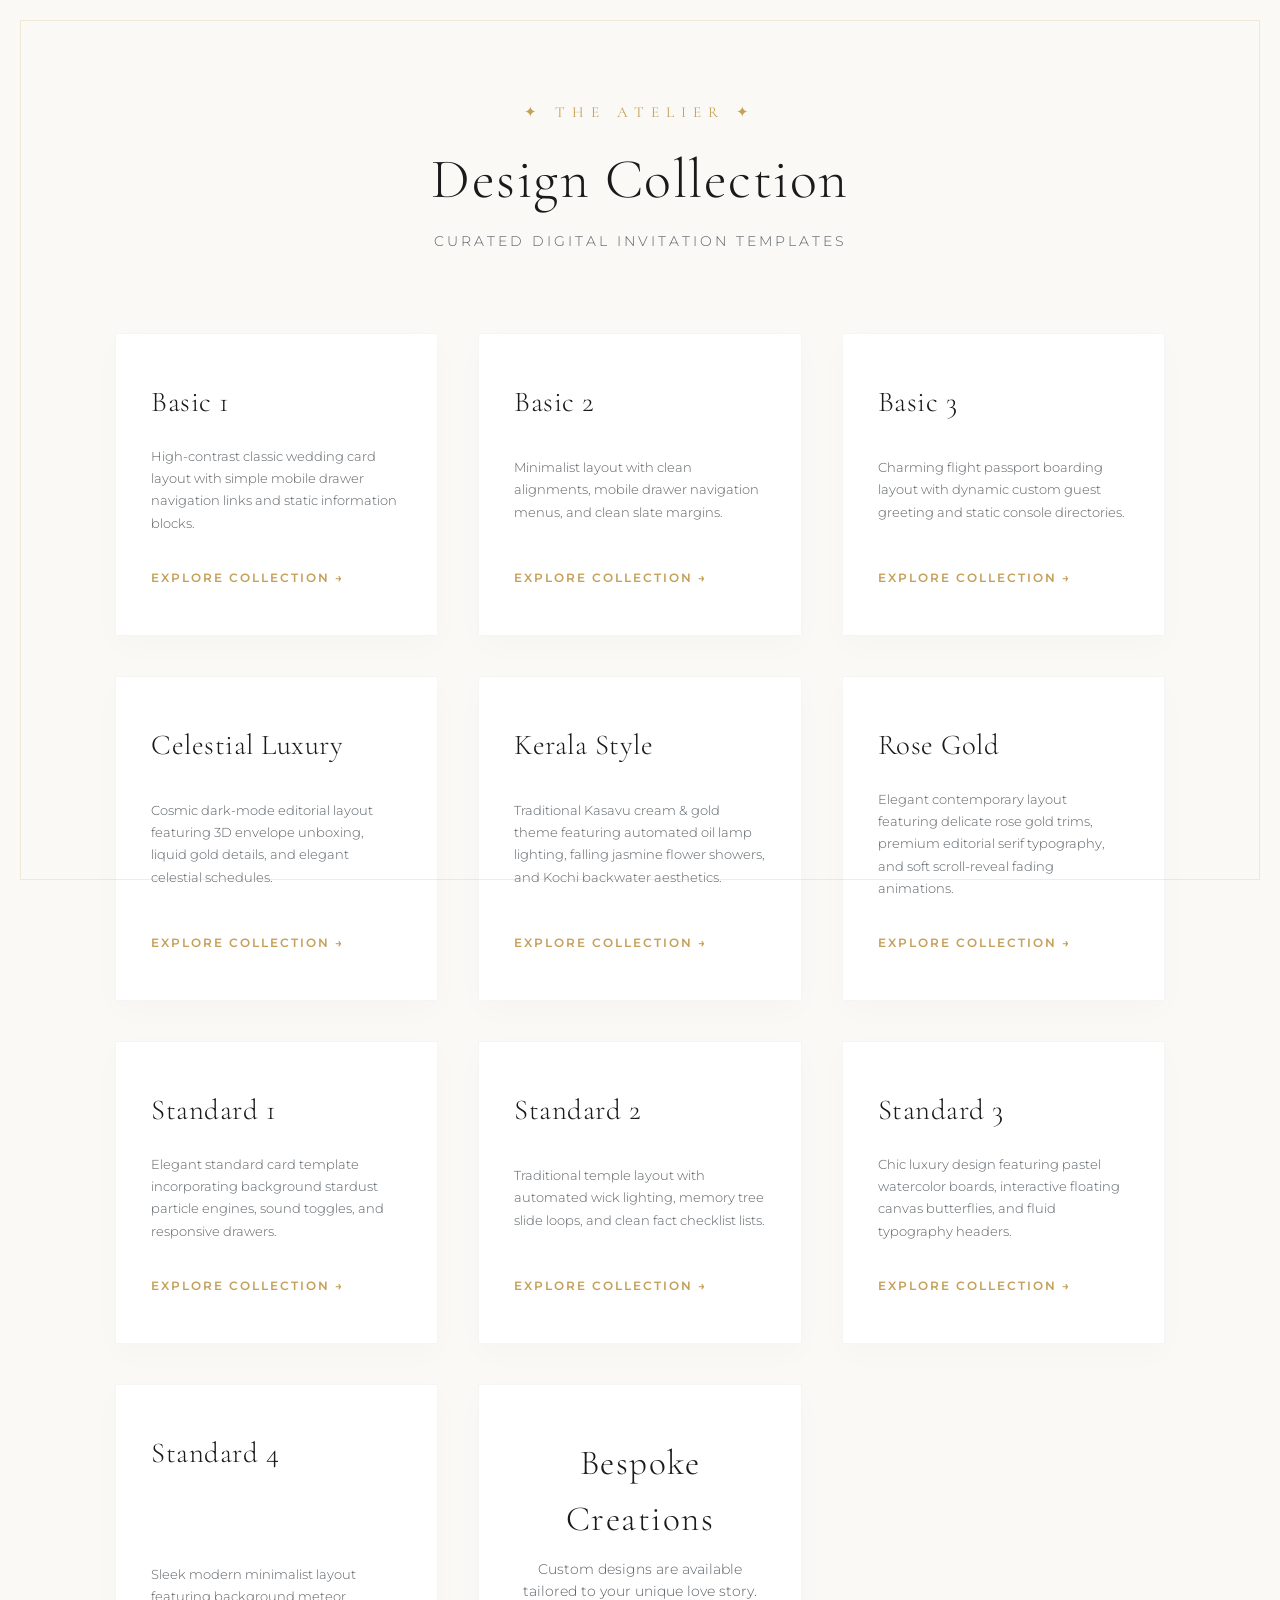
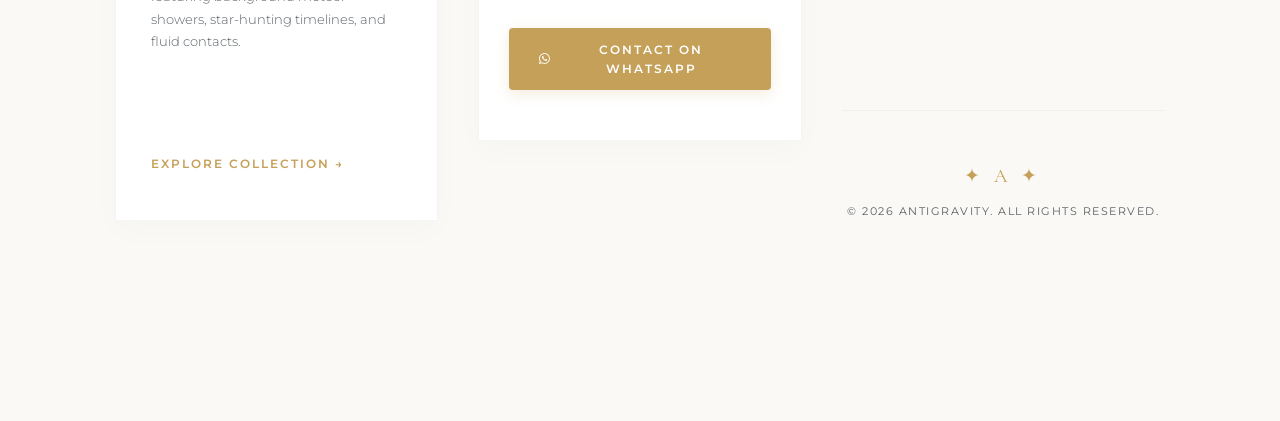
==== index.html @ d9289b97 "Update WhatsApp message to request custom design cost" ====
<!DOCTYPE html>
<html lang="en">
<head>
    <meta charset="UTF-8">
    <meta name="viewport" content="width=device-width, initial-scale=1.0">
    <title>Wedding Invitation Collection</title>
    <meta name="description" content="Browse our curated collection of luxury digital wedding invitation templates.">
    
    <!-- Google Fonts: Editorial Serif & Clean Sans -->
    <link rel="preconnect" href="https://fonts.googleapis.com">
    <link rel="preconnect" href="https://fonts.gstatic.com" crossorigin>
    <link href="https://fonts.googleapis.com/css2?family=Cormorant+Garamond:ital,wght@0,300;0,400;0,500;1,300&family=Montserrat:wght@200;300;400;500;600&display=swap" rel="stylesheet">
    
    <!-- Font Awesome Icons -->
    <link rel="stylesheet" href="https://cdnjs.cloudflare.com/ajax/libs/font-awesome/6.4.0/css/all.min.css">
    
    <style>
        :root {
            --bg-color: #faf9f6;          /* Elegant Warm Ivory/White */
            --card-bg: #ffffff;           /* Clean Paper White */
            --text-color: #1a1a1a;        /* Deep Obsidian Charcoal */
            --muted-color: #5a6065;       /* Modern Slate */
            --accent-gold: #c5a059;       /* Champagne Gold */
            --border-color: rgba(197, 160, 89, 0.2); /* Soft Gold Inset */
            --font-serif: 'Cormorant Garamond', Georgia, serif;
            --font-sans: 'Montserrat', sans-serif;
            --transition-smooth: all 0.5s cubic-bezier(0.165, 0.84, 0.44, 1);
        }

        * {
            box-sizing: border-box;
            margin: 0;
            padding: 0;
        }

        body {
            background-color: var(--bg-color);
            color: var(--text-color);
            font-family: var(--font-sans);
            line-height: 1.6;
            padding: 100px 24px;
            display: flex;
            flex-direction: column;
            align-items: center;
            min-height: 100vh;
            position: relative;
        }

        /* Gold Framed Inset Border */
        body::after {
            content: '';
            position: fixed;
            top: 20px;
            left: 20px;
            right: 20px;
            bottom: 20px;
            border: 1px solid var(--border-color);
            pointer-events: none;
            z-index: 100;
        }

        header {
            text-align: center;
            max-width: 600px;
            margin-bottom: 80px;
            position: relative;
            z-index: 10;
        }

        .logo {
            font-family: var(--font-serif);
            font-size: 0.95rem;
            text-transform: uppercase;
            letter-spacing: 7px;
            color: var(--accent-gold);
            margin-bottom: 25px;
            font-weight: 400;
        }

        .title {
            font-family: var(--font-serif);
            font-size: 3.5rem;
            font-weight: 300;
            line-height: 1.1;
            margin-bottom: 20px;
            letter-spacing: 1.5px;
        }

        .subtitle {
            font-size: 0.85rem;
            color: var(--muted-color);
            letter-spacing: 3px;
            font-weight: 300;
            text-transform: uppercase;
        }

        .grid {
            display: grid;
            grid-template-columns: repeat(auto-fill, minmax(290px, 1fr));
            gap: 40px;
            max-width: 1050px;
            width: 100%;
            margin-bottom: 100px;
            position: relative;
            z-index: 10;
        }

        .card {
            background-color: var(--card-bg);
            border: 1px solid rgba(0, 0, 0, 0.04);
            padding: 45px 35px;
            display: flex;
            flex-direction: column;
            justify-content: space-between;
            transition: var(--transition-smooth);
            box-shadow: 0 10px 30px rgba(0, 0, 0, 0.02);
            position: relative;
        }

        .card:hover {
            border-color: var(--accent-gold);
            box-shadow: 0 20px 50px rgba(197, 160, 89, 0.1);
            transform: translateY(-5px);
        }

        /* Top Accent Line on Hover */
        .card::before {
            content: '';
            position: absolute;
            top: 0;
            left: 0;
            width: 100%;
            height: 2px;
            background-color: var(--accent-gold);
            transform: scaleX(0);
            transition: var(--transition-smooth);
        }

        .card:hover::before {
            transform: scaleX(1);
        }

        .card-header {
            margin-bottom: 20px;
        }

        .card-title {
            font-family: var(--font-serif);
            font-size: 1.8rem;
            font-weight: 300;
            color: var(--text-color);
            letter-spacing: 0.5px;
        }

        .card-desc {
            font-size: 0.82rem;
            color: var(--muted-color);
            margin-bottom: 30px;
            line-height: 1.7;
            font-weight: 300;
        }

        .card-link {
            font-size: 0.75rem;
            text-transform: uppercase;
            letter-spacing: 2px;
            color: var(--accent-gold);
            text-decoration: none;
            font-weight: 600;
            display: inline-flex;
            align-items: center;
            gap: 6px;
            transition: var(--transition-smooth);
        }

        .card-link:hover {
            gap: 12px;
            color: var(--text-color);
        }

        footer {
            margin-top: auto;
            text-align: center;
            padding-top: 50px;
            border-top: 1px solid rgba(0, 0, 0, 0.04);
            width: 100%;
            max-width: 1050px;
            position: relative;
            z-index: 10;
        }

        .footer-logo {
            font-family: var(--font-serif);
            font-size: 1.2rem;
            letter-spacing: 5px;
            color: var(--accent-gold);
            margin-bottom: 12px;
            font-weight: 400;
        }

        .footer-copy {
            font-size: 0.7rem;
            color: var(--muted-color);
            letter-spacing: 1.5px;
            text-transform: uppercase;
        }

        /* Custom Designs Call to Action */
        .cta-section {
            background-color: var(--card-bg);
            border: 1px solid rgba(0, 0, 0, 0.04);
            padding: 50px 30px;
            max-width: 1050px;
            width: 100%;
            margin-bottom: 80px;
            text-align: center;
            position: relative;
            z-index: 10;
            box-shadow: 0 10px 30px rgba(0, 0, 0, 0.02);
            transition: var(--transition-smooth);
        }

        .cta-section:hover {
            border-color: var(--accent-gold);
            box-shadow: 0 20px 50px rgba(197, 160, 89, 0.1);
        }

        .cta-title {
            font-family: var(--font-serif);
            font-size: 2.2rem;
            font-weight: 300;
            margin-bottom: 12px;
            letter-spacing: 1.5px;
        }

        .cta-desc {
            font-size: 0.85rem;
            color: var(--muted-color);
            margin-bottom: 25px;
            font-weight: 300;
        }

        .cta-btn {
            display: inline-flex;
            align-items: center;
            gap: 10px;
            background-color: var(--accent-gold);
            color: #ffffff;
            border: none;
            padding: 12px 30px;
            border-radius: 4px;
            font-size: 0.75rem;
            text-transform: uppercase;
            letter-spacing: 2px;
            text-decoration: none;
            font-weight: 600;
            transition: var(--transition-smooth);
            box-shadow: 0 4px 15px rgba(197, 160, 89, 0.2);
            cursor: pointer;
        }

        .cta-btn:hover {
            background-color: #b38e4b;
            box-shadow: 0 6px 20px rgba(197, 160, 89, 0.35);
            transform: translateY(-2px);
        }

        @media (max-width: 768px) {
            body {
                padding: 60px 24px;
            }
            body::after {
                top: 12px;
                left: 12px;
                right: 12px;
                bottom: 12px;
            }
            .title {
                font-size: 2.6rem;
            }
            .grid {
                grid-template-columns: 1fr;
                gap: 30px;
            }
        }
    </style>
</head>
<body>

    <header>
        <div class="logo">✦ The Atelier ✦</div>
        <h1 class="title">Design Collection</h1>
        <p class="subtitle">Curated digital invitation templates</p>
    </header>

    <div class="grid">
        <!-- Basic 1 -->
        <div class="card">
            <div class="card-header">
                <h2 class="card-title">Basic 1</h2>
            </div>
            <p class="card-desc">High-contrast classic wedding card layout with simple mobile drawer navigation links and static information blocks.</p>
            <div>
                <a href="basic1/index.html" class="card-link">Explore Collection &rarr;</a>
            </div>
        </div>

        <!-- Basic 2 -->
        <div class="card">
            <div class="card-header">
                <h2 class="card-title">Basic 2</h2>
            </div>
            <p class="card-desc">Minimalist layout with clean alignments, mobile drawer navigation menus, and clean slate margins.</p>
            <div>
                <a href="basic2/index.html" class="card-link">Explore Collection &rarr;</a>
            </div>
        </div>

        <!-- Basic 3 -->
        <div class="card">
            <div class="card-header">
                <h2 class="card-title">Basic 3</h2>
            </div>
            <p class="card-desc">Charming flight passport boarding layout with dynamic custom guest greeting and static console directories.</p>
            <div>
                <a href="basic3/index.html" class="card-link">Explore Collection &rarr;</a>
            </div>
        </div>

        <!-- Celestial Luxury -->
        <div class="card">
            <div class="card-header">
                <h2 class="card-title">Celestial Luxury</h2>
            </div>
            <p class="card-desc">Cosmic dark-mode editorial layout featuring 3D envelope unboxing, liquid gold details, and elegant celestial schedules.</p>
            <div>
                <a href="celestial/index.html" class="card-link">Explore Collection &rarr;</a>
            </div>
        </div>

        <!-- Kerala Style -->
        <div class="card">
            <div class="card-header">
                <h2 class="card-title">Kerala Style</h2>
            </div>
            <p class="card-desc">Traditional Kasavu cream & gold theme featuring automated oil lamp lighting, falling jasmine flower showers, and Kochi backwater aesthetics.</p>
            <div>
                <a href="kerala/index.html" class="card-link">Explore Collection &rarr;</a>
            </div>
        </div>

        <!-- Rose Gold -->
        <div class="card">
            <div class="card-header">
                <h2 class="card-title">Rose Gold</h2>
            </div>
            <p class="card-desc">Elegant contemporary layout featuring delicate rose gold trims, premium editorial serif typography, and soft scroll-reveal fading animations.</p>
            <div>
                <a href="rose-gold/index.html" class="card-link">Explore Collection &rarr;</a>
            </div>
        </div>

        <!-- Standard 1 -->
        <div class="card">
            <div class="card-header">
                <h2 class="card-title">Standard 1</h2>
            </div>
            <p class="card-desc">Elegant standard card template incorporating background stardust particle engines, sound toggles, and responsive drawers.</p>
            <div>
                <a href="standard1/index.html" class="card-link">Explore Collection &rarr;</a>
            </div>
        </div>

        <!-- Standard 2 -->
        <div class="card">
            <div class="card-header">
                <h2 class="card-title">Standard 2</h2>
            </div>
            <p class="card-desc">Traditional temple layout with automated wick lighting, memory tree slide loops, and clean fact checklist lists.</p>
            <div>
                <a href="standard2/index.html" class="card-link">Explore Collection &rarr;</a>
            </div>
        </div>

        <!-- Standard 3 -->
        <div class="card">
            <div class="card-header">
                <h2 class="card-title">Standard 3</h2>
            </div>
            <p class="card-desc">Chic luxury design featuring pastel watercolor boards, interactive floating canvas butterflies, and fluid typography headers.</p>
            <div>
                <a href="standard3/index.html" class="card-link">Explore Collection &rarr;</a>
            </div>
        </div>

        <!-- Standard 4 -->
        <div class="card">
            <div class="card-header">
                <h2 class="card-title">Standard 4</h2>
            </div>
            <p class="card-desc">Sleek modern minimalist layout featuring background meteor showers, star-hunting timelines, and fluid contacts.</p>
            <div>
                <a href="standard4/index.html" class="card-link">Explore Collection &rarr;</a>
        </div>
    </div>

    <!-- Custom Designs CTA -->
    <div class="cta-section">
        <h2 class="cta-title">Bespoke Creations</h2>
        <p class="cta-desc">Custom designs are available tailored to your unique love story.</p>
        <a href="https://wa.me/918078759252?text=i%20need%20custome%20design%20how%20much%20it%20cost" class="cta-btn" target="_blank" rel="noopener noreferrer">
            <i class="fa-brands fa-whatsapp"></i> Contact on WhatsApp
        </a>
    </div>

    <footer>
        <div class="footer-logo">✦ A ✦</div>
        <div class="footer-copy">&copy; 2026 Antigravity. All Rights Reserved.</div>
    </footer>

</body>
</html>
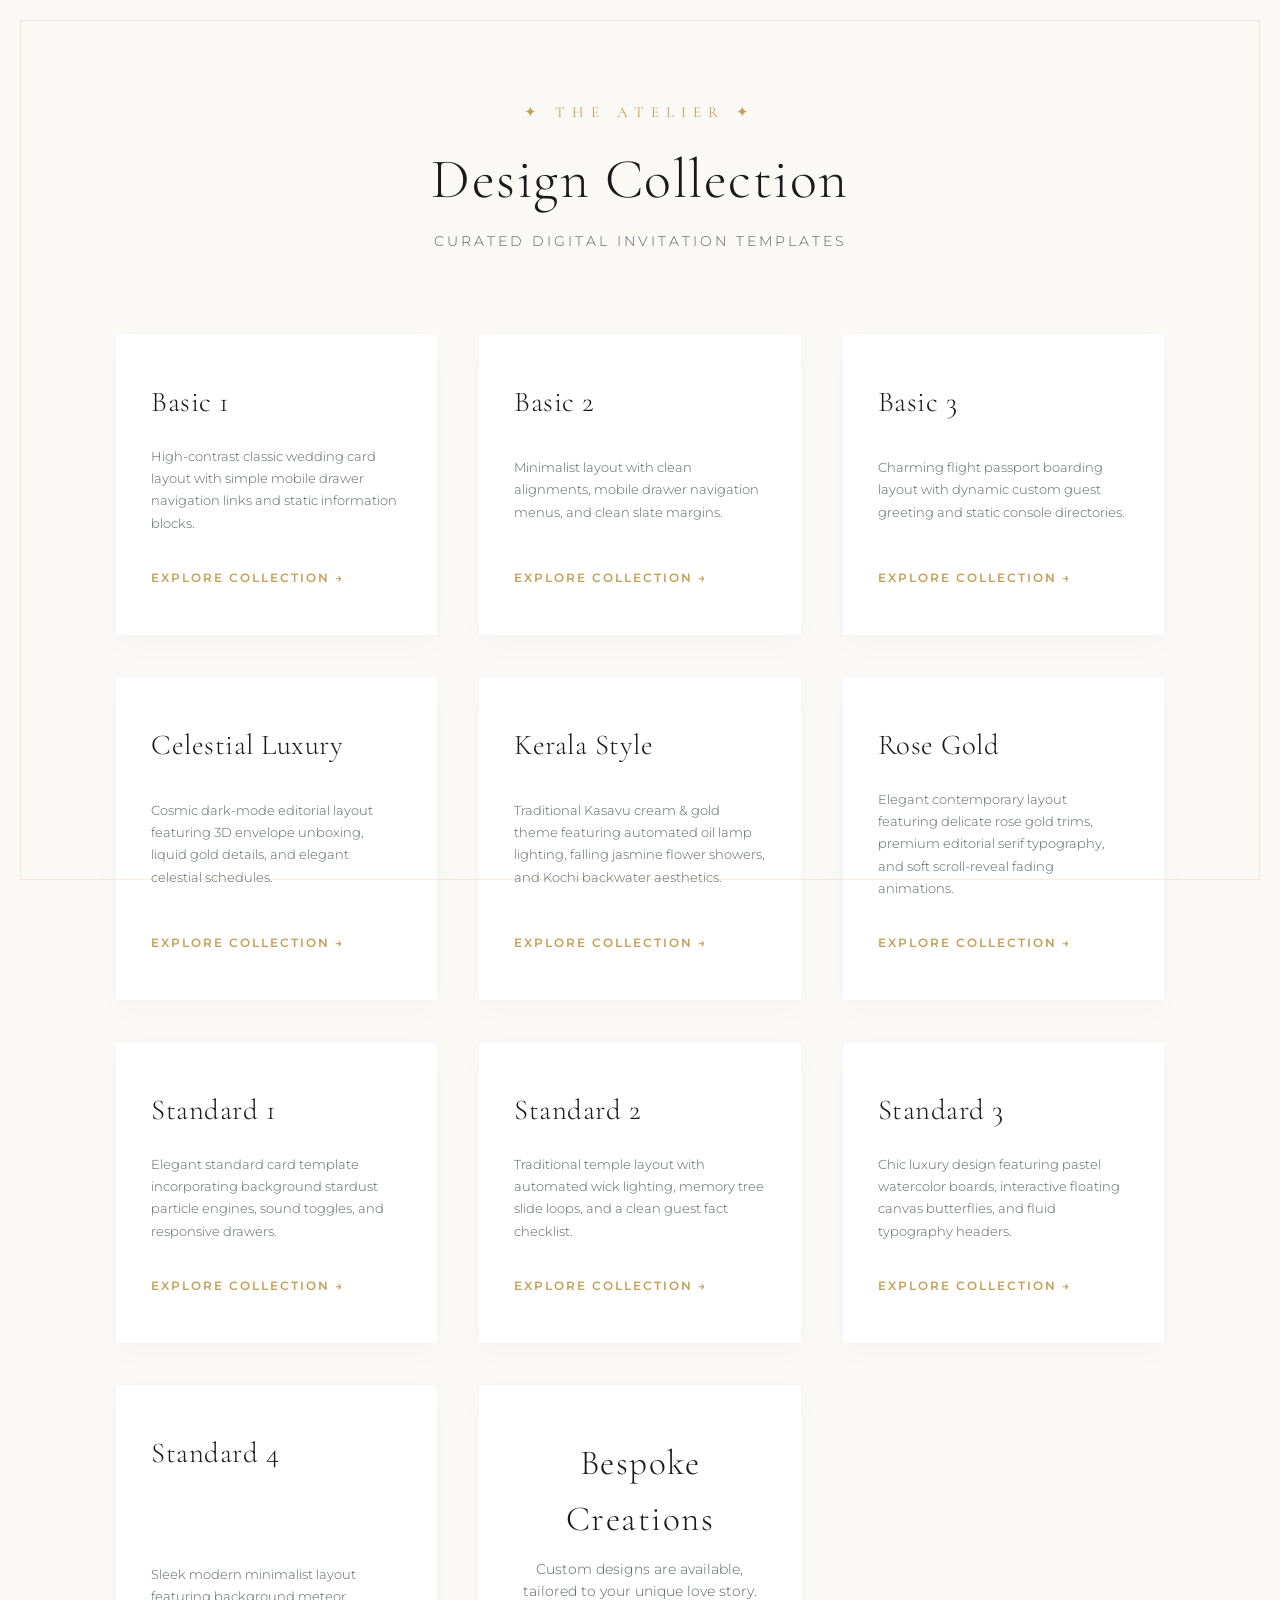
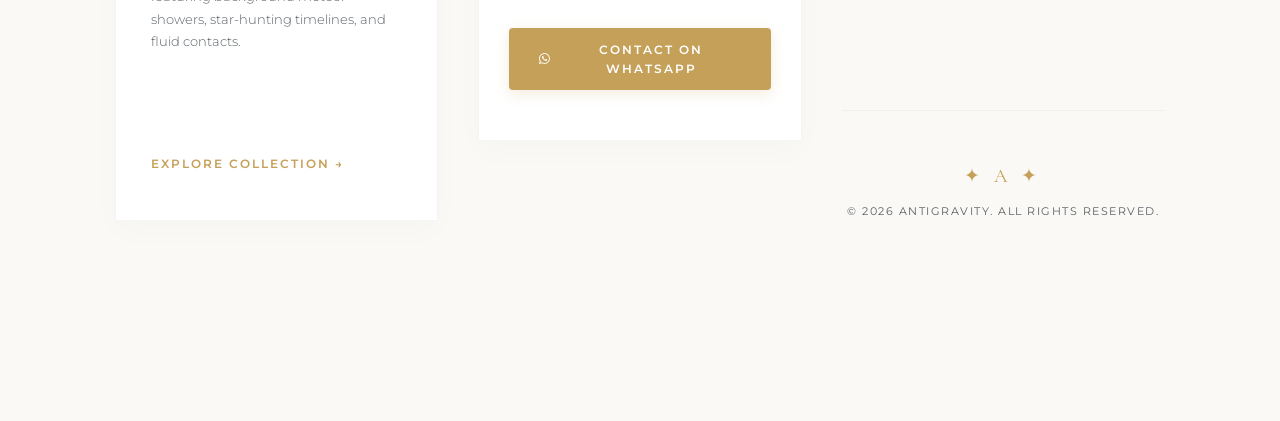
==== commit 32a4acf6: "Fix spelling and grammar in index.html card descriptions and WhatsApp link" ====
--- a/index.html
+++ b/index.html
@@ -376,7 +376,7 @@
             <div class="card-header">
                 <h2 class="card-title">Standard 2</h2>
             </div>
-            <p class="card-desc">Traditional temple layout with automated wick lighting, memory tree slide loops, and clean fact checklist lists.</p>
+            <p class="card-desc">Traditional temple layout with automated wick lighting, memory tree slide loops, and a clean guest fact checklist.</p>
             <div>
                 <a href="standard2/index.html" class="card-link">Explore Collection &rarr;</a>
             </div>
@@ -407,8 +407,8 @@
     <!-- Custom Designs CTA -->
     <div class="cta-section">
         <h2 class="cta-title">Bespoke Creations</h2>
-        <p class="cta-desc">Custom designs are available tailored to your unique love story.</p>
-        <a href="https://wa.me/918078759252?text=i%20need%20custome%20design%20how%20much%20it%20cost" class="cta-btn" target="_blank" rel="noopener noreferrer">
+        <p class="cta-desc">Custom designs are available, tailored to your unique love story.</p>
+        <a href="https://wa.me/918078759252?text=I%20need%20a%20custom%20design.%20How%20much%20does%20it%20cost%3F" class="cta-btn" target="_blank" rel="noopener noreferrer">
             <i class="fa-brands fa-whatsapp"></i> Contact on WhatsApp
         </a>
     </div>
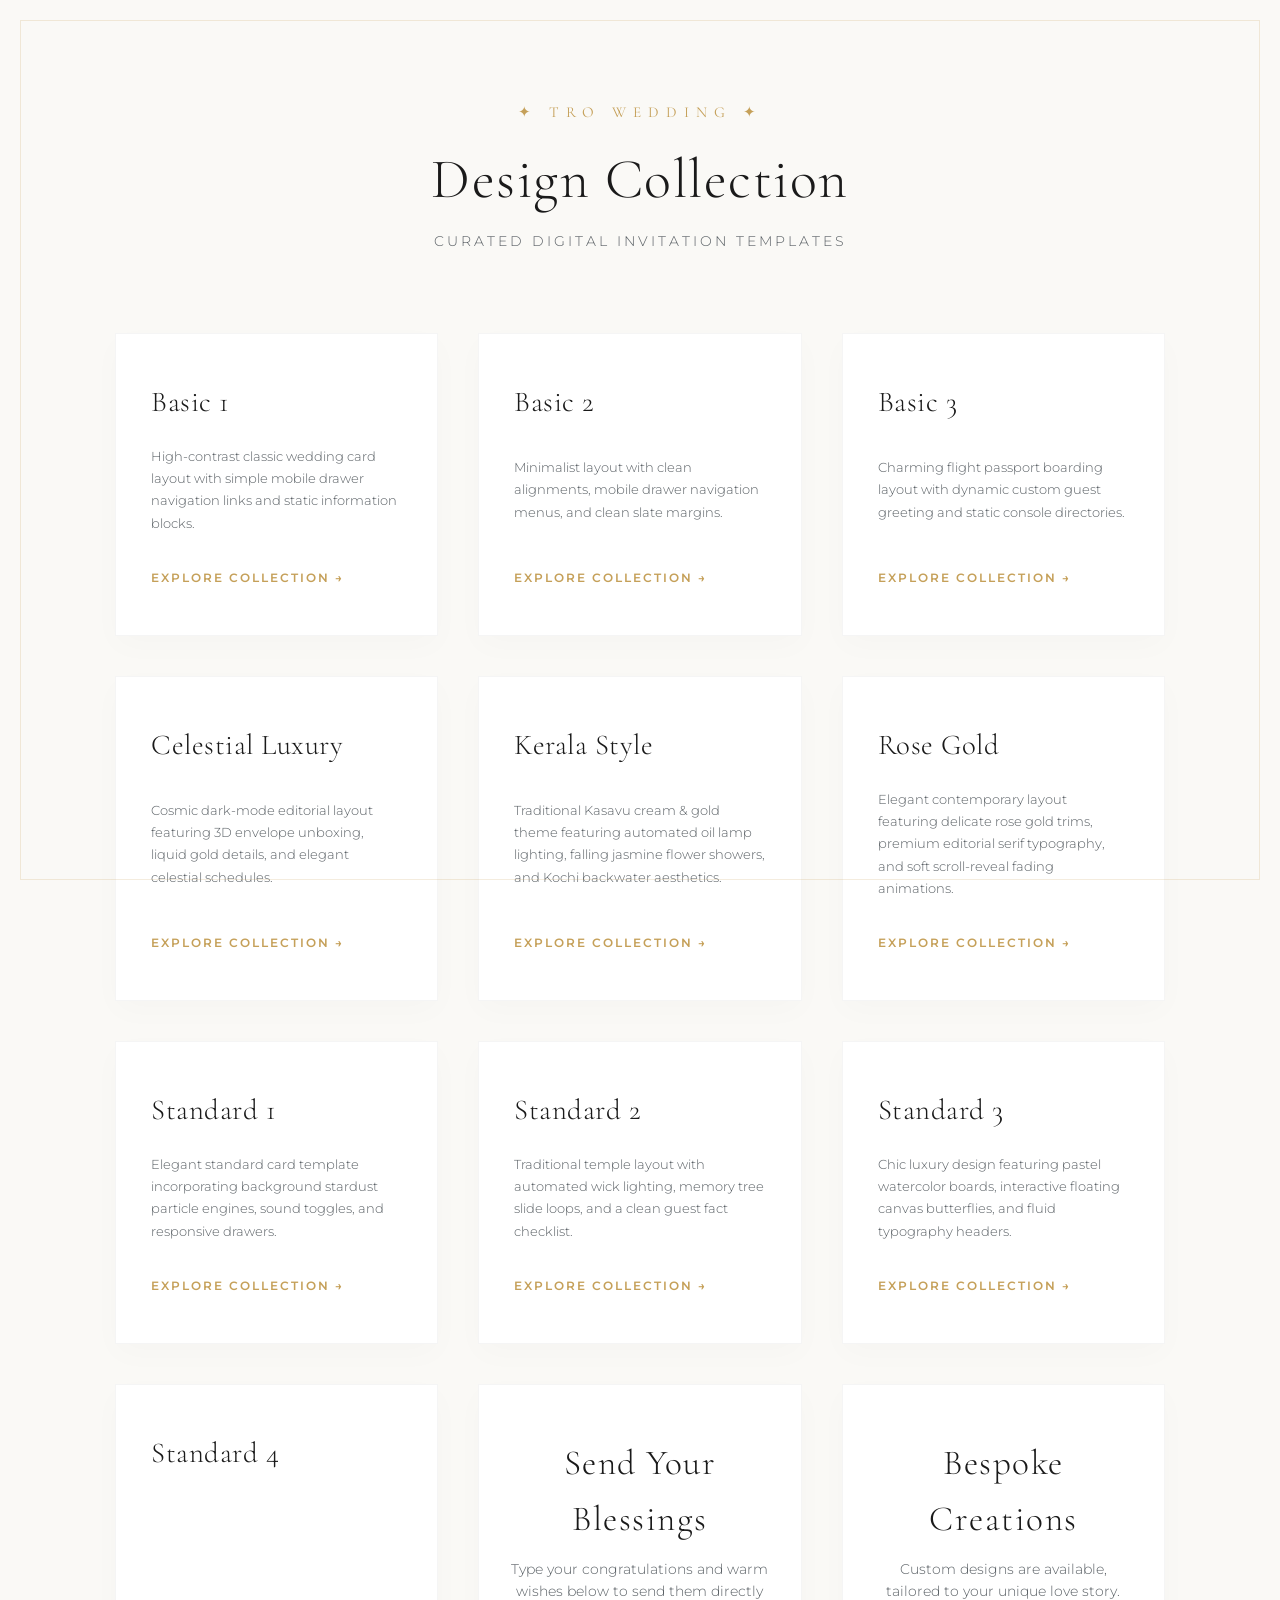
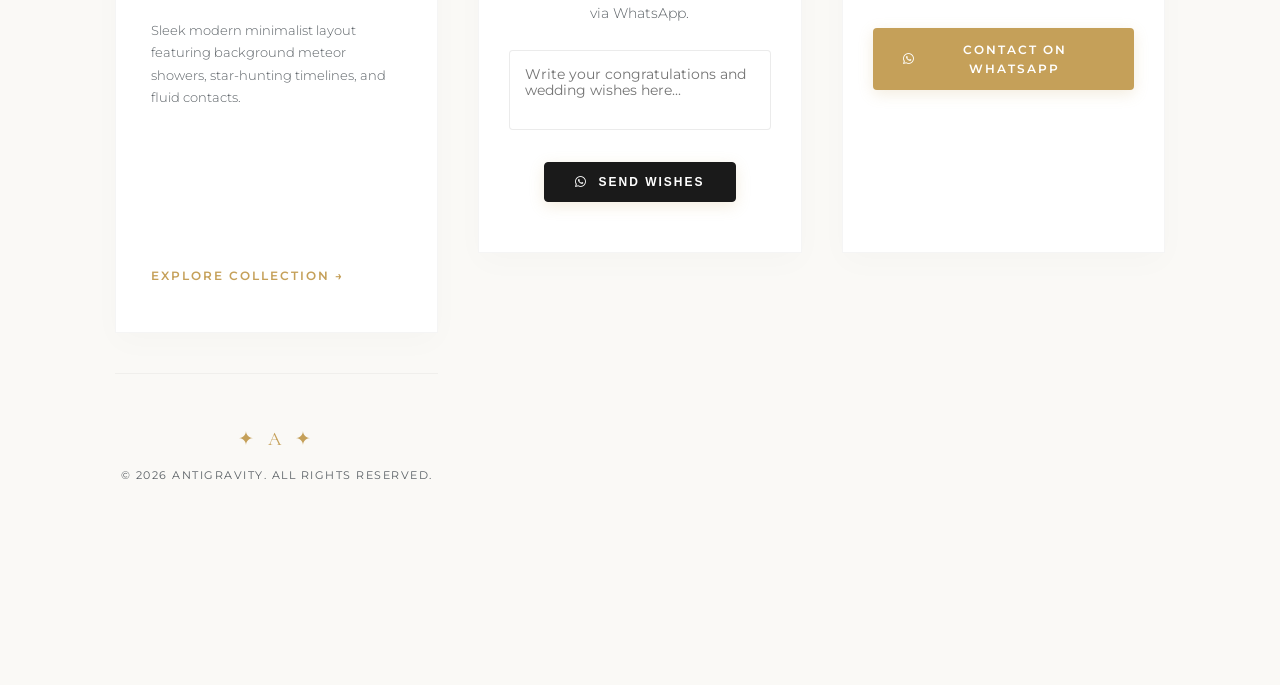
==== commit 0bb43ecc: "Set page name to TRO Wedding and add WhatsApp wishes form" ====
--- a/index.html
+++ b/index.html
@@ -3,7 +3,7 @@
 <head>
     <meta charset="UTF-8">
     <meta name="viewport" content="width=device-width, initial-scale=1.0">
-    <title>Wedding Invitation Collection</title>
+    <title>TRO Wedding</title>
     <meta name="description" content="Browse our curated collection of luxury digital wedding invitation templates.">
     
     <!-- Google Fonts: Editorial Serif & Clean Sans -->
@@ -259,10 +259,42 @@
             cursor: pointer;
         }
 
-        .cta-btn:hover {
-            background-color: #b38e4b;
-            box-shadow: 0 6px 20px rgba(197, 160, 89, 0.35);
-            transform: translateY(-2px);
+        .wishes-section {
+            margin-bottom: 80px;
+        }
+
+        .wishes-input {
+            width: 100%;
+            max-width: 600px;
+            padding: 15px;
+            border: 1px solid rgba(0, 0, 0, 0.08);
+            border-radius: 4px;
+            font-family: var(--font-sans);
+            font-size: 0.85rem;
+            margin-bottom: 25px;
+            resize: none;
+            background-color: var(--card-bg);
+            color: var(--text-color);
+            transition: var(--transition-smooth);
+        }
+
+        .wishes-input:focus {
+            outline: none;
+            border-color: var(--accent-gold);
+            box-shadow: 0 0 10px rgba(197, 160, 89, 0.1);
+        }
+
+        .wishes-btn {
+            background-color: var(--text-color);
+            color: var(--card-bg);
+            border: 1px solid var(--text-color);
+        }
+
+        .wishes-btn:hover {
+            background-color: transparent;
+            color: var(--text-color);
+            border-color: var(--text-color);
+            box-shadow: 0 4px 15px rgba(0, 0, 0, 0.05);
         }
 
         @media (max-width: 768px) {
@@ -288,7 +320,7 @@
 <body>
 
     <header>
-        <div class="logo">✦ The Atelier ✦</div>
+        <div class="logo">✦ TRO Wedding ✦</div>
         <h1 class="title">Design Collection</h1>
         <p class="subtitle">Curated digital invitation templates</p>
     </header>
@@ -401,6 +433,18 @@
             <p class="card-desc">Sleek modern minimalist layout featuring background meteor showers, star-hunting timelines, and fluid contacts.</p>
             <div>
                 <a href="standard4/index.html" class="card-link">Explore Collection &rarr;</a>
+        </div>
+    </div>
+
+    <!-- Congratulate & Send Wishes Section -->
+    <div class="cta-section wishes-section">
+        <h2 class="cta-title">Send Your Blessings</h2>
+        <p class="cta-desc">Type your congratulations and warm wishes below to send them directly via WhatsApp.</p>
+        <textarea id="wishesInput" class="wishes-input" placeholder="Write your congratulations and wedding wishes here..." rows="3"></textarea>
+        <div>
+            <button onclick="sendWishes()" class="cta-btn wishes-btn">
+                <i class="fa-brands fa-whatsapp"></i> Send Wishes
+            </button>
         </div>
     </div>
 
@@ -418,5 +462,18 @@
         <div class="footer-copy">&copy; 2026 Antigravity. All Rights Reserved.</div>
     </footer>
 
+    <script>
+        function sendWishes() {
+            const wishes = document.getElementById('wishesInput').value.trim();
+            if (!wishes) {
+                alert('Please type your wishes before sending.');
+                return;
+            }
+            const encodedWishes = encodeURIComponent(wishes);
+            const whatsappUrl = `https://wa.me/918078759252?text=${encodedWishes}`;
+            window.open(whatsappUrl, '_blank');
+        }
+    </script>
+
 </body>
 </html>
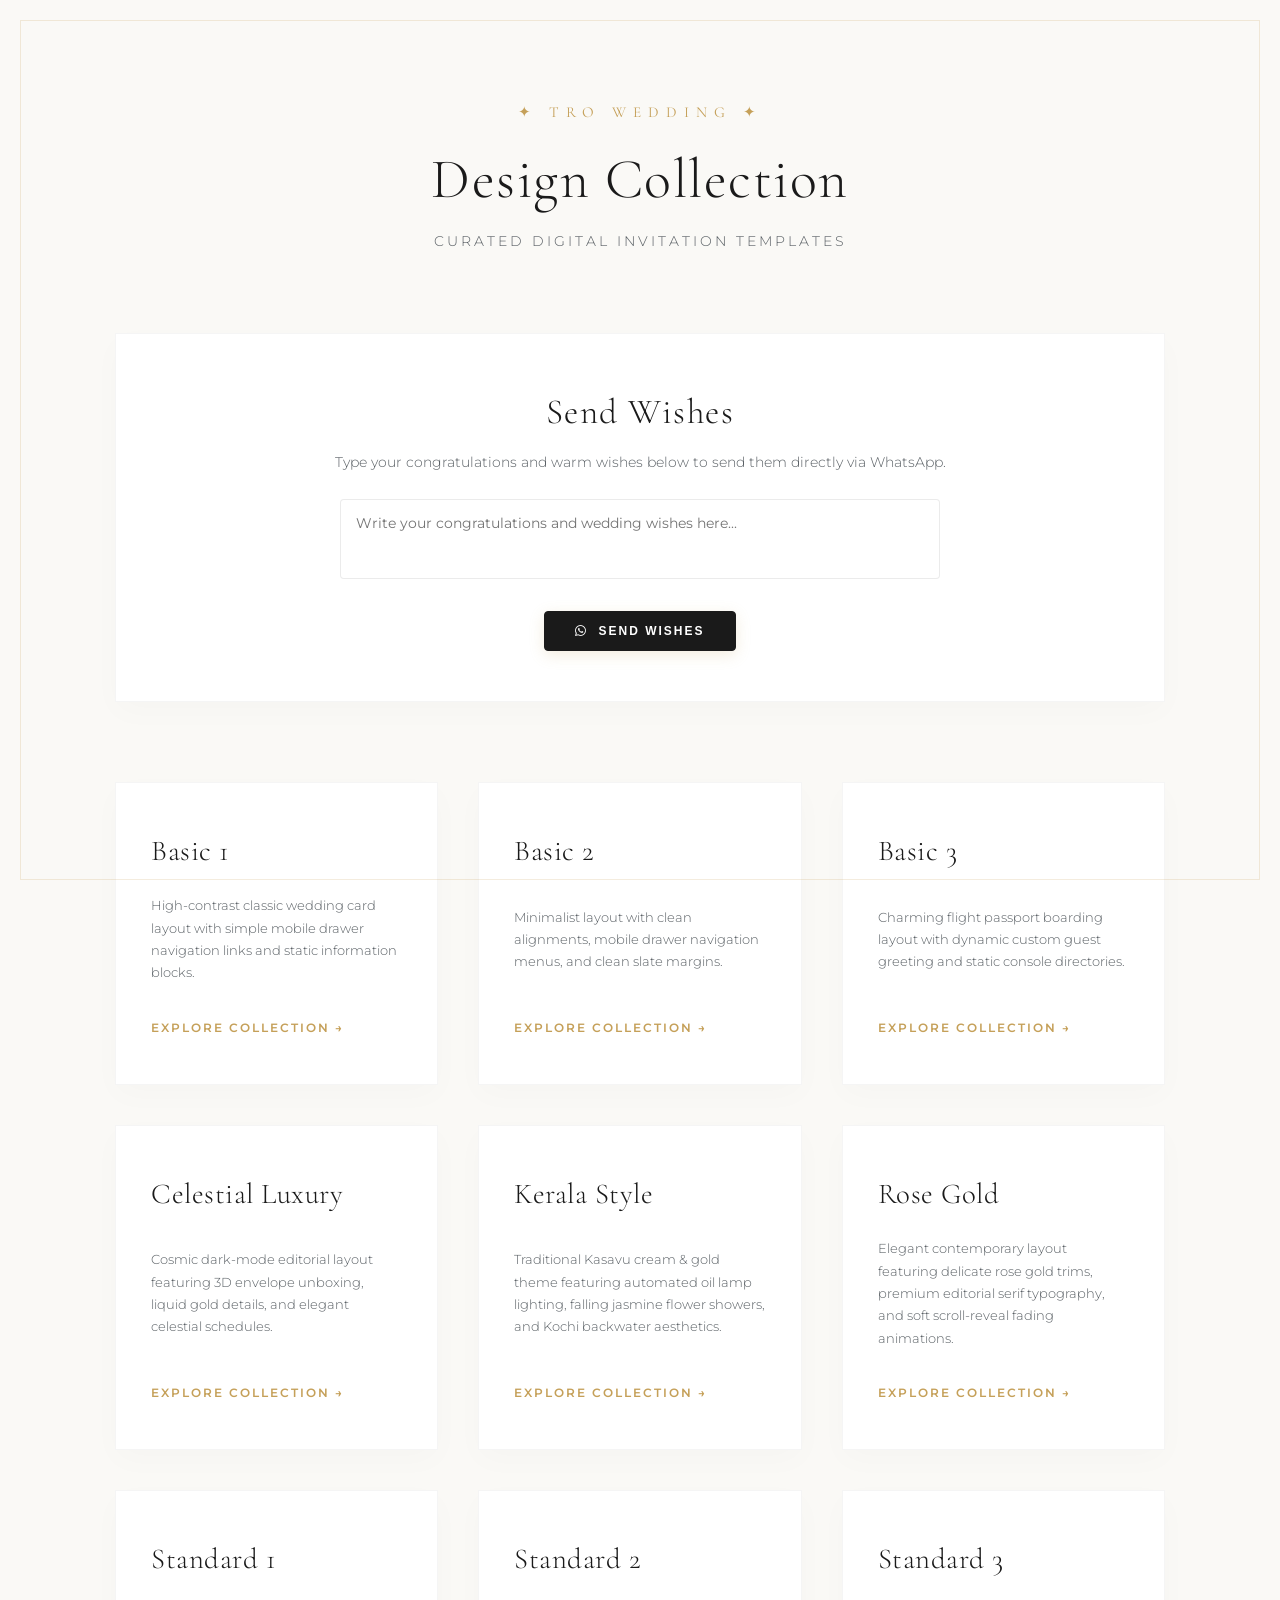
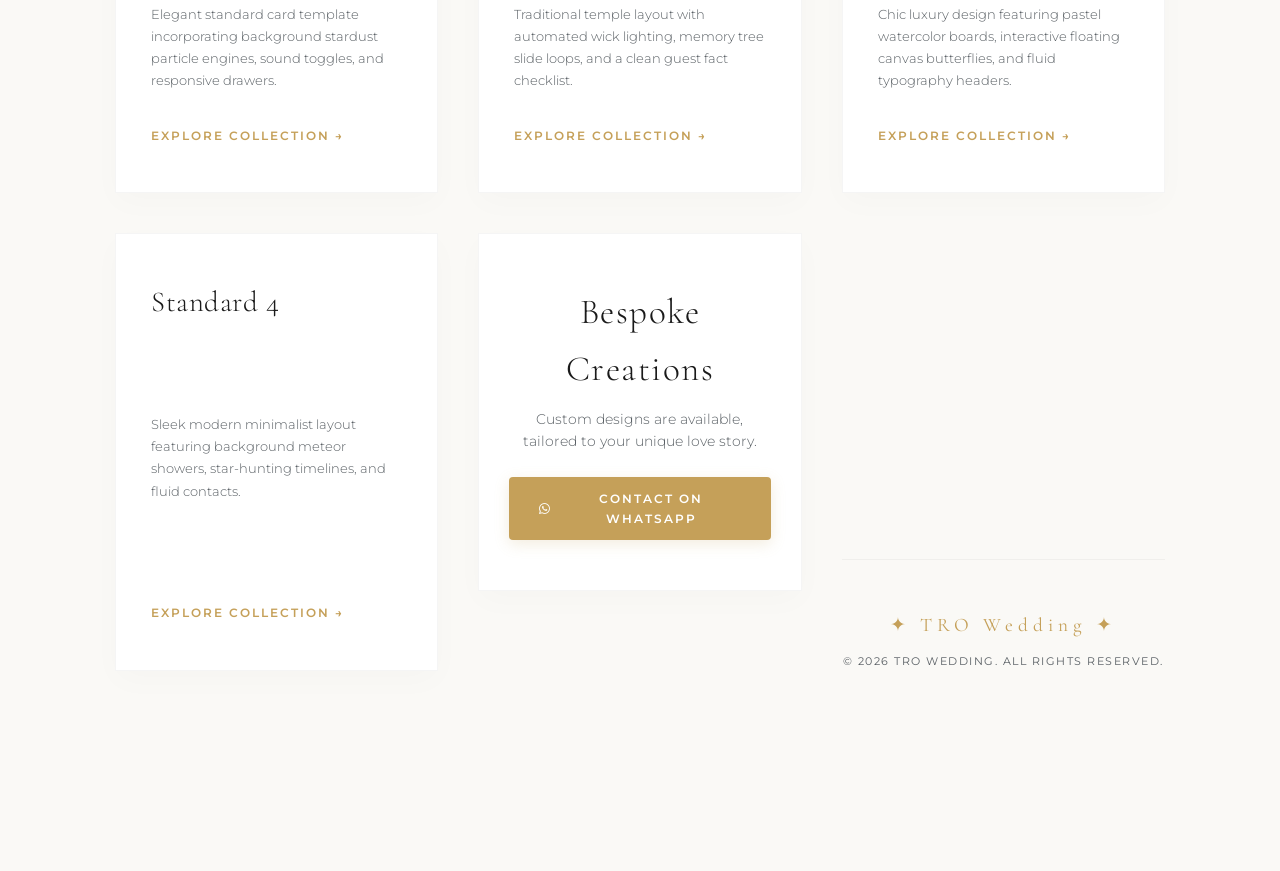
==== commit a56840a8: "Move Send Wishes section beneath header and remove Antigravity from footer" ====
--- a/index.html
+++ b/index.html
@@ -325,120 +325,9 @@
         <p class="subtitle">Curated digital invitation templates</p>
     </header>
 
-    <div class="grid">
-        <!-- Basic 1 -->
-        <div class="card">
-            <div class="card-header">
-                <h2 class="card-title">Basic 1</h2>
-            </div>
-            <p class="card-desc">High-contrast classic wedding card layout with simple mobile drawer navigation links and static information blocks.</p>
-            <div>
-                <a href="basic1/index.html" class="card-link">Explore Collection &rarr;</a>
-            </div>
-        </div>
-
-        <!-- Basic 2 -->
-        <div class="card">
-            <div class="card-header">
-                <h2 class="card-title">Basic 2</h2>
-            </div>
-            <p class="card-desc">Minimalist layout with clean alignments, mobile drawer navigation menus, and clean slate margins.</p>
-            <div>
-                <a href="basic2/index.html" class="card-link">Explore Collection &rarr;</a>
-            </div>
-        </div>
-
-        <!-- Basic 3 -->
-        <div class="card">
-            <div class="card-header">
-                <h2 class="card-title">Basic 3</h2>
-            </div>
-            <p class="card-desc">Charming flight passport boarding layout with dynamic custom guest greeting and static console directories.</p>
-            <div>
-                <a href="basic3/index.html" class="card-link">Explore Collection &rarr;</a>
-            </div>
-        </div>
-
-        <!-- Celestial Luxury -->
-        <div class="card">
-            <div class="card-header">
-                <h2 class="card-title">Celestial Luxury</h2>
-            </div>
-            <p class="card-desc">Cosmic dark-mode editorial layout featuring 3D envelope unboxing, liquid gold details, and elegant celestial schedules.</p>
-            <div>
-                <a href="celestial/index.html" class="card-link">Explore Collection &rarr;</a>
-            </div>
-        </div>
-
-        <!-- Kerala Style -->
-        <div class="card">
-            <div class="card-header">
-                <h2 class="card-title">Kerala Style</h2>
-            </div>
-            <p class="card-desc">Traditional Kasavu cream & gold theme featuring automated oil lamp lighting, falling jasmine flower showers, and Kochi backwater aesthetics.</p>
-            <div>
-                <a href="kerala/index.html" class="card-link">Explore Collection &rarr;</a>
-            </div>
-        </div>
-
-        <!-- Rose Gold -->
-        <div class="card">
-            <div class="card-header">
-                <h2 class="card-title">Rose Gold</h2>
-            </div>
-            <p class="card-desc">Elegant contemporary layout featuring delicate rose gold trims, premium editorial serif typography, and soft scroll-reveal fading animations.</p>
-            <div>
-                <a href="rose-gold/index.html" class="card-link">Explore Collection &rarr;</a>
-            </div>
-        </div>
-
-        <!-- Standard 1 -->
-        <div class="card">
-            <div class="card-header">
-                <h2 class="card-title">Standard 1</h2>
-            </div>
-            <p class="card-desc">Elegant standard card template incorporating background stardust particle engines, sound toggles, and responsive drawers.</p>
-            <div>
-                <a href="standard1/index.html" class="card-link">Explore Collection &rarr;</a>
-            </div>
-        </div>
-
-        <!-- Standard 2 -->
-        <div class="card">
-            <div class="card-header">
-                <h2 class="card-title">Standard 2</h2>
-            </div>
-            <p class="card-desc">Traditional temple layout with automated wick lighting, memory tree slide loops, and a clean guest fact checklist.</p>
-            <div>
-                <a href="standard2/index.html" class="card-link">Explore Collection &rarr;</a>
-            </div>
-        </div>
-
-        <!-- Standard 3 -->
-        <div class="card">
-            <div class="card-header">
-                <h2 class="card-title">Standard 3</h2>
-            </div>
-            <p class="card-desc">Chic luxury design featuring pastel watercolor boards, interactive floating canvas butterflies, and fluid typography headers.</p>
-            <div>
-                <a href="standard3/index.html" class="card-link">Explore Collection &rarr;</a>
-            </div>
-        </div>
-
-        <!-- Standard 4 -->
-        <div class="card">
-            <div class="card-header">
-                <h2 class="card-title">Standard 4</h2>
-            </div>
-            <p class="card-desc">Sleek modern minimalist layout featuring background meteor showers, star-hunting timelines, and fluid contacts.</p>
-            <div>
-                <a href="standard4/index.html" class="card-link">Explore Collection &rarr;</a>
-        </div>
-    </div>
-
     <!-- Congratulate & Send Wishes Section -->
     <div class="cta-section wishes-section">
-        <h2 class="cta-title">Send Your Blessings</h2>
+        <h2 class="cta-title">Send Wishes</h2>
         <p class="cta-desc">Type your congratulations and warm wishes below to send them directly via WhatsApp.</p>
         <textarea id="wishesInput" class="wishes-input" placeholder="Write your congratulations and wedding wishes here..." rows="3"></textarea>
         <div>
@@ -448,6 +337,118 @@
         </div>
     </div>
 
+    <div class="grid">
+        <!-- Basic 1 -->
+        <div class="card">
+            <div class="card-header">
+                <h2 class="card-title">Basic 1</h2>
+            </div>
+            <p class="card-desc">High-contrast classic wedding card layout with simple mobile drawer navigation links and static information blocks.</p>
+            <div>
+                <a href="basic1/index.html" class="card-link">Explore Collection &rarr;</a>
+            </div>
+        </div>
+
+        <!-- Basic 2 -->
+        <div class="card">
+            <div class="card-header">
+                <h2 class="card-title">Basic 2</h2>
+            </div>
+            <p class="card-desc">Minimalist layout with clean alignments, mobile drawer navigation menus, and clean slate margins.</p>
+            <div>
+                <a href="basic2/index.html" class="card-link">Explore Collection &rarr;</a>
+            </div>
+        </div>
+
+        <!-- Basic 3 -->
+        <div class="card">
+            <div class="card-header">
+                <h2 class="card-title">Basic 3</h2>
+            </div>
+            <p class="card-desc">Charming flight passport boarding layout with dynamic custom guest greeting and static console directories.</p>
+            <div>
+                <a href="basic3/index.html" class="card-link">Explore Collection &rarr;</a>
+            </div>
+        </div>
+
+        <!-- Celestial Luxury -->
+        <div class="card">
+            <div class="card-header">
+                <h2 class="card-title">Celestial Luxury</h2>
+            </div>
+            <p class="card-desc">Cosmic dark-mode editorial layout featuring 3D envelope unboxing, liquid gold details, and elegant celestial schedules.</p>
+            <div>
+                <a href="celestial/index.html" class="card-link">Explore Collection &rarr;</a>
+            </div>
+        </div>
+
+        <!-- Kerala Style -->
+        <div class="card">
+            <div class="card-header">
+                <h2 class="card-title">Kerala Style</h2>
+            </div>
+            <p class="card-desc">Traditional Kasavu cream & gold theme featuring automated oil lamp lighting, falling jasmine flower showers, and Kochi backwater aesthetics.</p>
+            <div>
+                <a href="kerala/index.html" class="card-link">Explore Collection &rarr;</a>
+            </div>
+        </div>
+
+        <!-- Rose Gold -->
+        <div class="card">
+            <div class="card-header">
+                <h2 class="card-title">Rose Gold</h2>
+            </div>
+            <p class="card-desc">Elegant contemporary layout featuring delicate rose gold trims, premium editorial serif typography, and soft scroll-reveal fading animations.</p>
+            <div>
+                <a href="rose-gold/index.html" class="card-link">Explore Collection &rarr;</a>
+            </div>
+        </div>
+
+        <!-- Standard 1 -->
+        <div class="card">
+            <div class="card-header">
+                <h2 class="card-title">Standard 1</h2>
+            </div>
+            <p class="card-desc">Elegant standard card template incorporating background stardust particle engines, sound toggles, and responsive drawers.</p>
+            <div>
+                <a href="standard1/index.html" class="card-link">Explore Collection &rarr;</a>
+            </div>
+        </div>
+
+        <!-- Standard 2 -->
+        <div class="card">
+            <div class="card-header">
+                <h2 class="card-title">Standard 2</h2>
+            </div>
+            <p class="card-desc">Traditional temple layout with automated wick lighting, memory tree slide loops, and a clean guest fact checklist.</p>
+            <div>
+                <a href="standard2/index.html" class="card-link">Explore Collection &rarr;</a>
+            </div>
+        </div>
+
+        <!-- Standard 3 -->
+        <div class="card">
+            <div class="card-header">
+                <h2 class="card-title">Standard 3</h2>
+            </div>
+            <p class="card-desc">Chic luxury design featuring pastel watercolor boards, interactive floating canvas butterflies, and fluid typography headers.</p>
+            <div>
+                <a href="standard3/index.html" class="card-link">Explore Collection &rarr;</a>
+            </div>
+        </div>
+
+        <!-- Standard 4 -->
+        <div class="card">
+            <div class="card-header">
+                <h2 class="card-title">Standard 4</h2>
+            </div>
+            <p class="card-desc">Sleek modern minimalist layout featuring background meteor showers, star-hunting timelines, and fluid contacts.</p>
+            <div>
+                <a href="standard4/index.html" class="card-link">Explore Collection &rarr;</a>
+        </div>
+    </div>
+
+    <!-- Congratulate & Send Wishes Section -->
     <!-- Custom Designs CTA -->
     <div class="cta-section">
         <h2 class="cta-title">Bespoke Creations</h2>
@@ -458,8 +459,8 @@
     </div>
 
     <footer>
-        <div class="footer-logo">✦ A ✦</div>
-        <div class="footer-copy">&copy; 2026 Antigravity. All Rights Reserved.</div>
+        <div class="footer-logo">✦ TRO Wedding ✦</div>
+        <div class="footer-copy">&copy; 2026 TRO Wedding. All Rights Reserved.</div>
     </footer>
 
     <script>
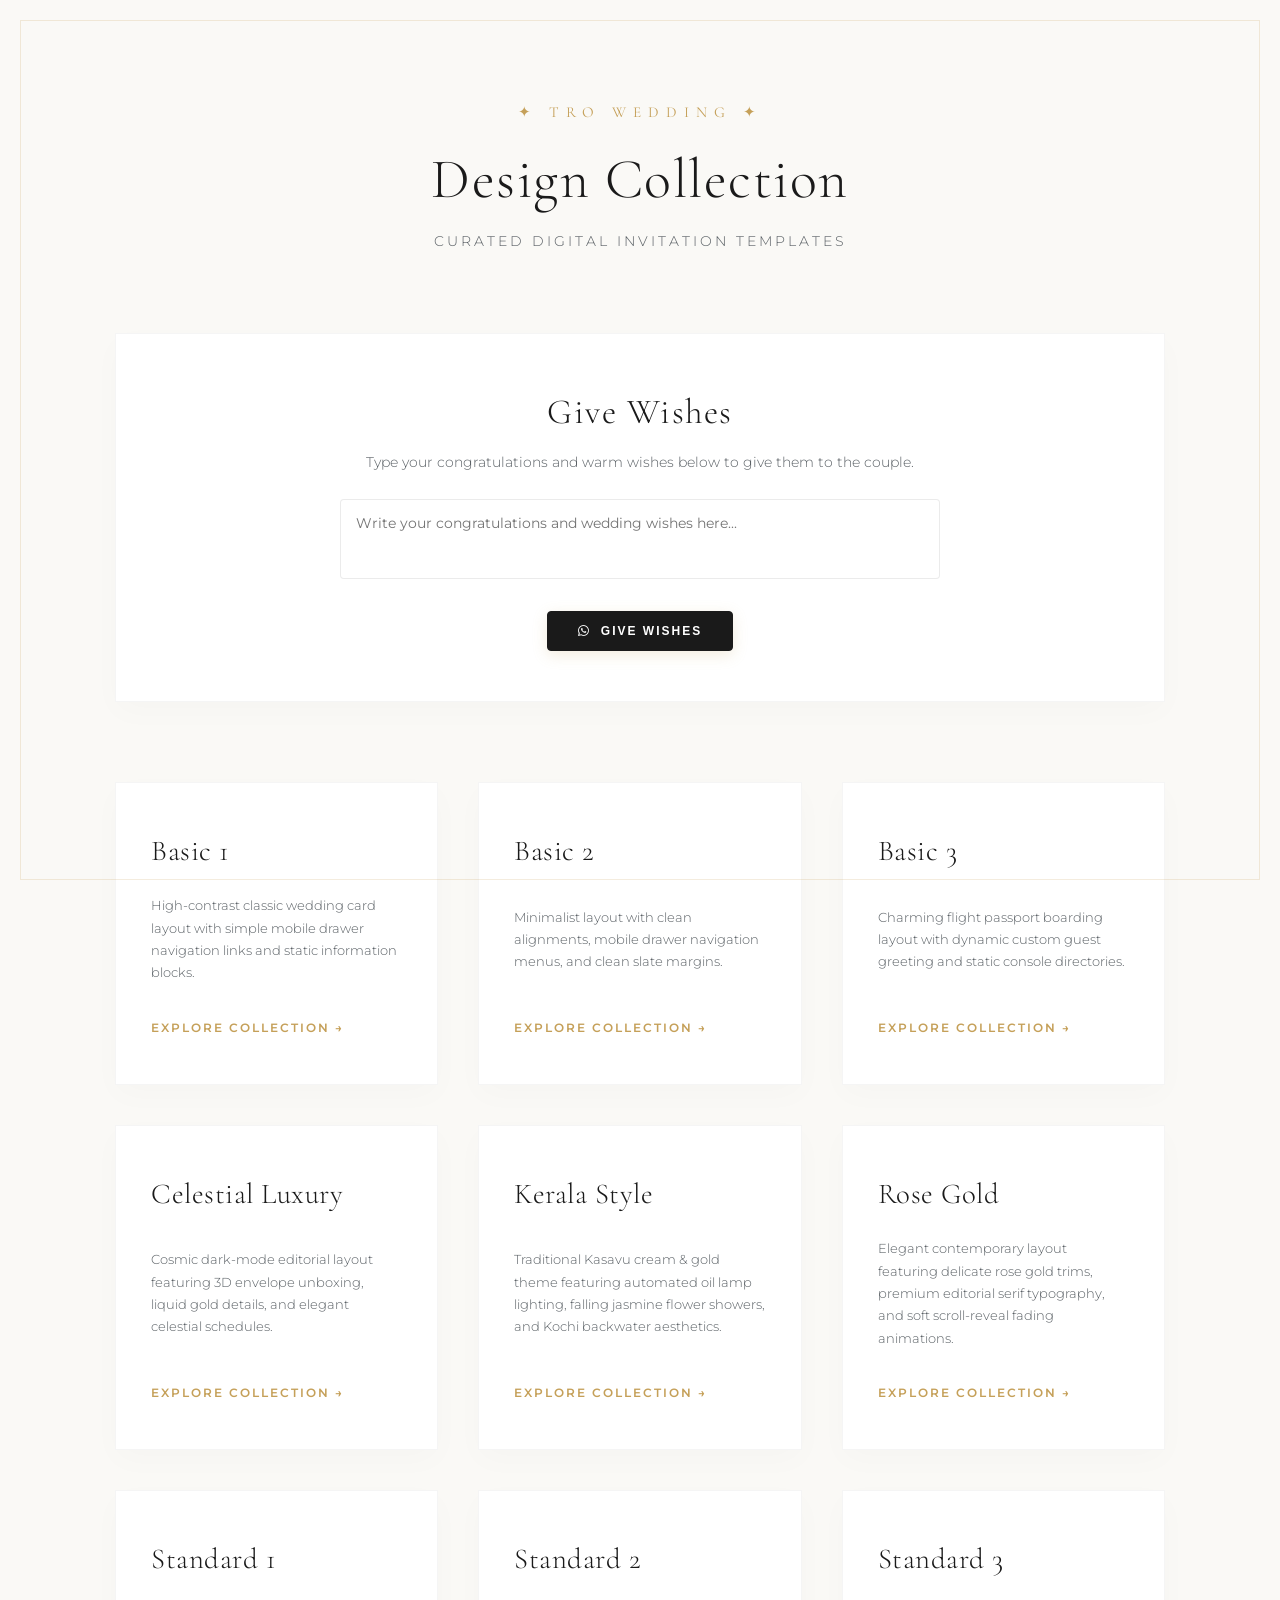
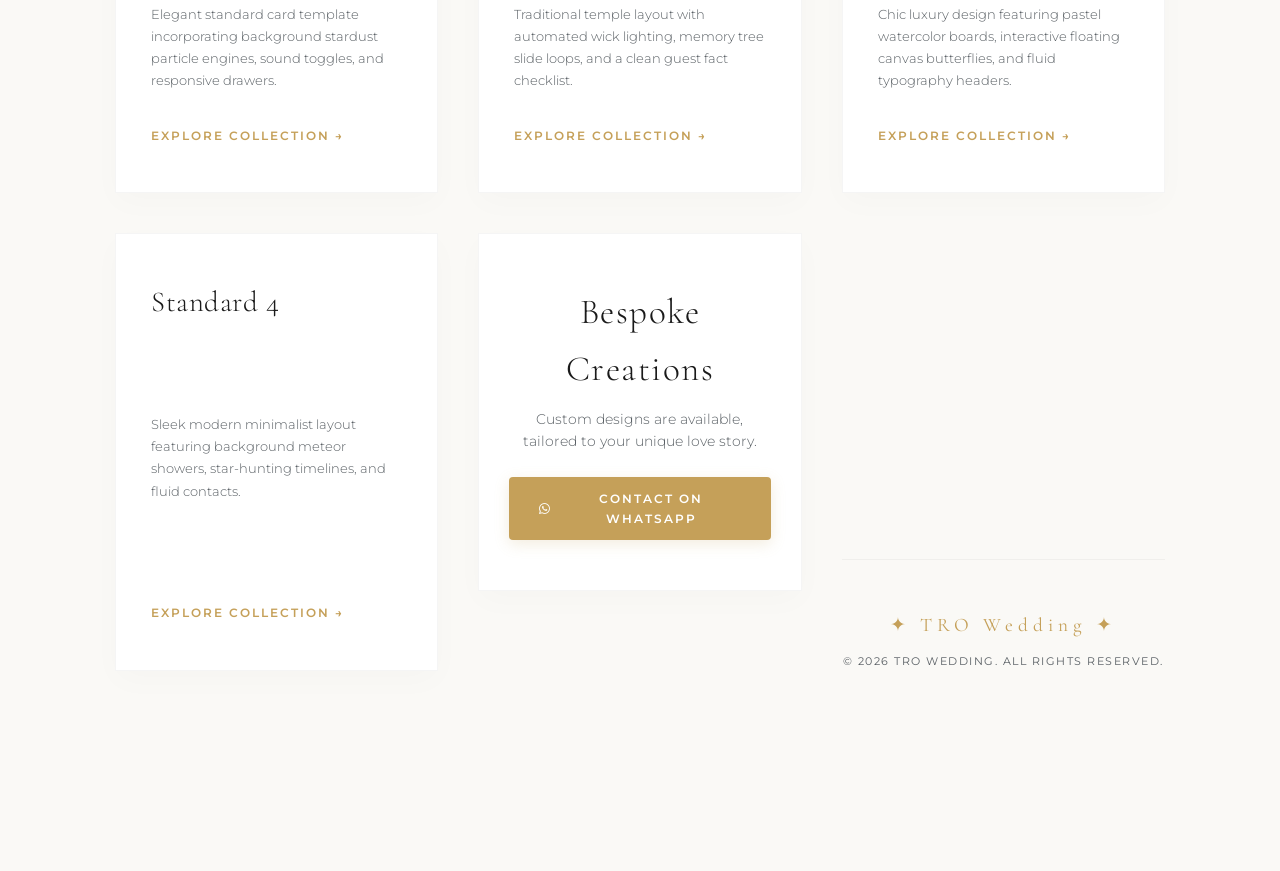
==== commit c2dd8323: "Update wishes section text to 'Give Wishes'" ====
--- a/index.html
+++ b/index.html
@@ -325,14 +325,14 @@
         <p class="subtitle">Curated digital invitation templates</p>
     </header>
 
-    <!-- Congratulate & Send Wishes Section -->
+    <!-- Congratulate & Give Wishes Section -->
     <div class="cta-section wishes-section">
-        <h2 class="cta-title">Send Wishes</h2>
-        <p class="cta-desc">Type your congratulations and warm wishes below to send them directly via WhatsApp.</p>
+        <h2 class="cta-title">Give Wishes</h2>
+        <p class="cta-desc">Type your congratulations and warm wishes below to give them to the couple.</p>
         <textarea id="wishesInput" class="wishes-input" placeholder="Write your congratulations and wedding wishes here..." rows="3"></textarea>
         <div>
             <button onclick="sendWishes()" class="cta-btn wishes-btn">
-                <i class="fa-brands fa-whatsapp"></i> Send Wishes
+                <i class="fa-brands fa-whatsapp"></i> Give Wishes
             </button>
         </div>
     </div>
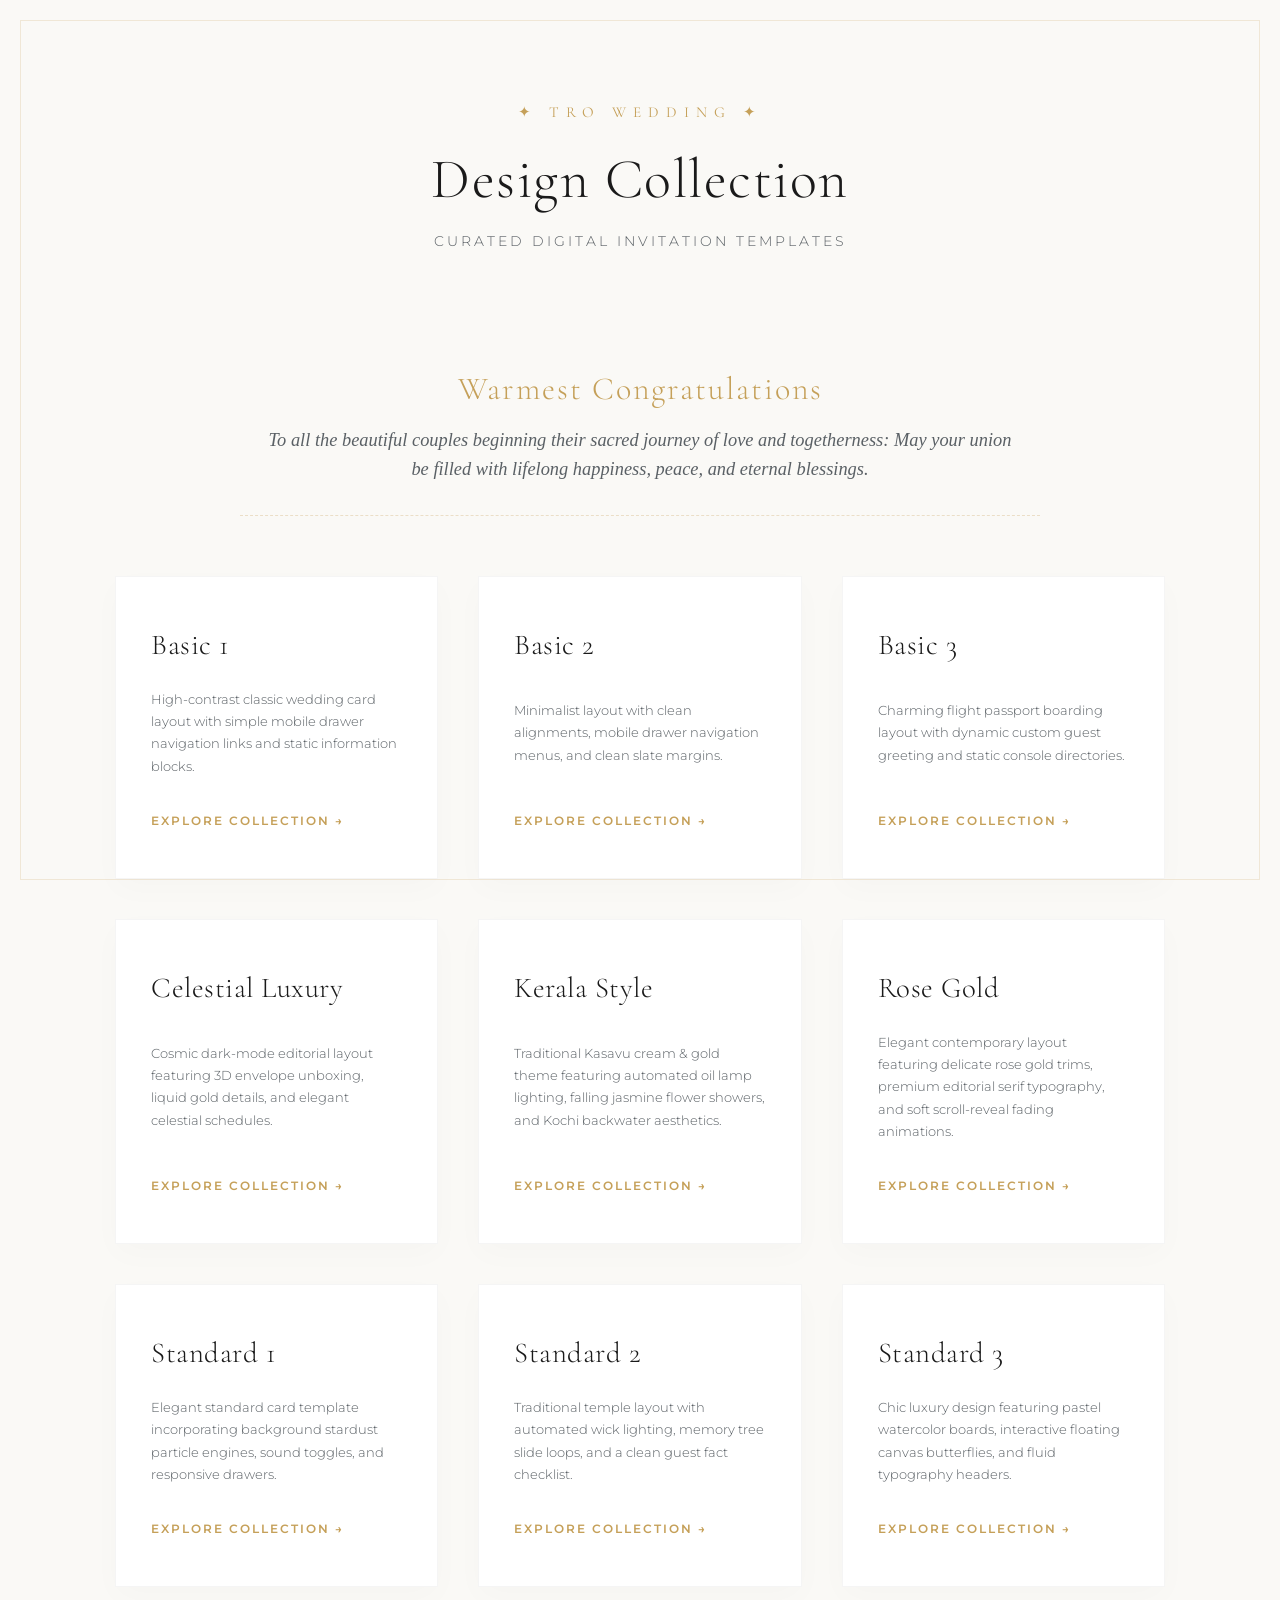
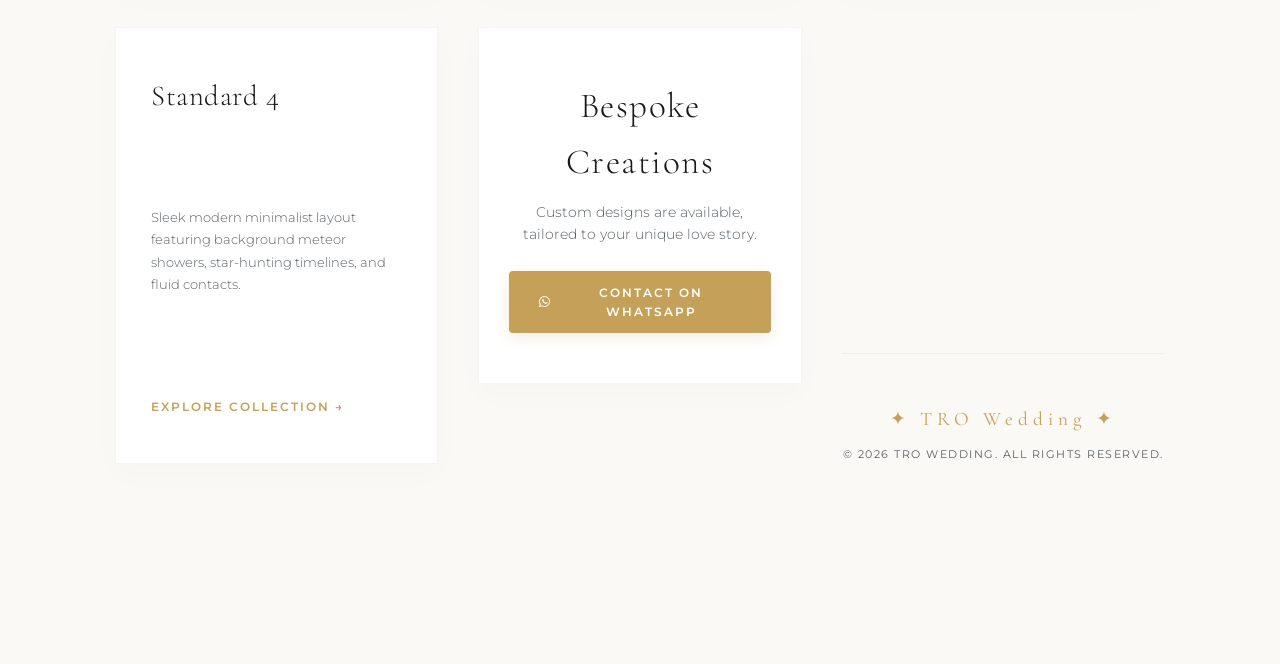
==== commit 9dd37301: "Replace wishes form with static congratulations banner from TRO Wedding" ====
--- a/index.html
+++ b/index.html
@@ -259,42 +259,34 @@
             cursor: pointer;
         }
 
-        .wishes-section {
-            margin-bottom: 80px;
-        }
-
-        .wishes-input {
+        /* Wishes Greeting Banner */
+        .wishes-banner {
+            max-width: 800px;
             width: 100%;
-            max-width: 600px;
-            padding: 15px;
-            border: 1px solid rgba(0, 0, 0, 0.08);
-            border-radius: 4px;
-            font-family: var(--font-sans);
-            font-size: 0.85rem;
-            margin-bottom: 25px;
-            resize: none;
-            background-color: var(--card-bg);
-            color: var(--text-color);
-            transition: var(--transition-smooth);
-        }
-
-        .wishes-input:focus {
-            outline: none;
-            border-color: var(--accent-gold);
-            box-shadow: 0 0 10px rgba(197, 160, 89, 0.1);
-        }
-
-        .wishes-btn {
-            background-color: var(--text-color);
-            color: var(--card-bg);
-            border: 1px solid var(--text-color);
-        }
-
-        .wishes-btn:hover {
-            background-color: transparent;
-            color: var(--text-color);
-            border-color: var(--text-color);
-            box-shadow: 0 4px 15px rgba(0, 0, 0, 0.05);
+            text-align: center;
+            margin: 0 auto 60px auto;
+            padding: 30px 20px;
+            border-bottom: 1px dashed rgba(197, 160, 89, 0.3);
+            position: relative;
+            z-index: 10;
+        }
+
+        .wishes-banner-title {
+            font-family: var(--font-serif);
+            font-size: 2rem;
+            font-weight: 300;
+            color: var(--accent-gold);
+            margin-bottom: 12px;
+            letter-spacing: 2px;
+        }
+
+        .wishes-banner-text {
+            font-family: var(--font-serif);
+            font-size: 1.15rem;
+            font-style: italic;
+            color: var(--muted-color);
+            line-height: 1.6;
+            font-weight: 300;
         }
 
         @media (max-width: 768px) {
@@ -325,16 +317,10 @@
         <p class="subtitle">Curated digital invitation templates</p>
     </header>
 
-    <!-- Congratulate & Give Wishes Section -->
-    <div class="cta-section wishes-section">
-        <h2 class="cta-title">Give Wishes</h2>
-        <p class="cta-desc">Type your congratulations and warm wishes below to give them to the couple.</p>
-        <textarea id="wishesInput" class="wishes-input" placeholder="Write your congratulations and wedding wishes here..." rows="3"></textarea>
-        <div>
-            <button onclick="sendWishes()" class="cta-btn wishes-btn">
-                <i class="fa-brands fa-whatsapp"></i> Give Wishes
-            </button>
-        </div>
+    <!-- Congratulations from TRO Wedding Banner -->
+    <div class="wishes-banner">
+        <h2 class="wishes-banner-title">Warmest Congratulations</h2>
+        <p class="wishes-banner-text">To all the beautiful couples beginning their sacred journey of love and togetherness: May your union be filled with lifelong happiness, peace, and eternal blessings.</p>
     </div>
 
     <div class="grid">
@@ -463,18 +449,7 @@
         <div class="footer-copy">&copy; 2026 TRO Wedding. All Rights Reserved.</div>
     </footer>
 
-    <script>
-        function sendWishes() {
-            const wishes = document.getElementById('wishesInput').value.trim();
-            if (!wishes) {
-                alert('Please type your wishes before sending.');
-                return;
-            }
-            const encodedWishes = encodeURIComponent(wishes);
-            const whatsappUrl = `https://wa.me/918078759252?text=${encodedWishes}`;
-            window.open(whatsappUrl, '_blank');
-        }
-    </script>
+
 
 </body>
 </html>
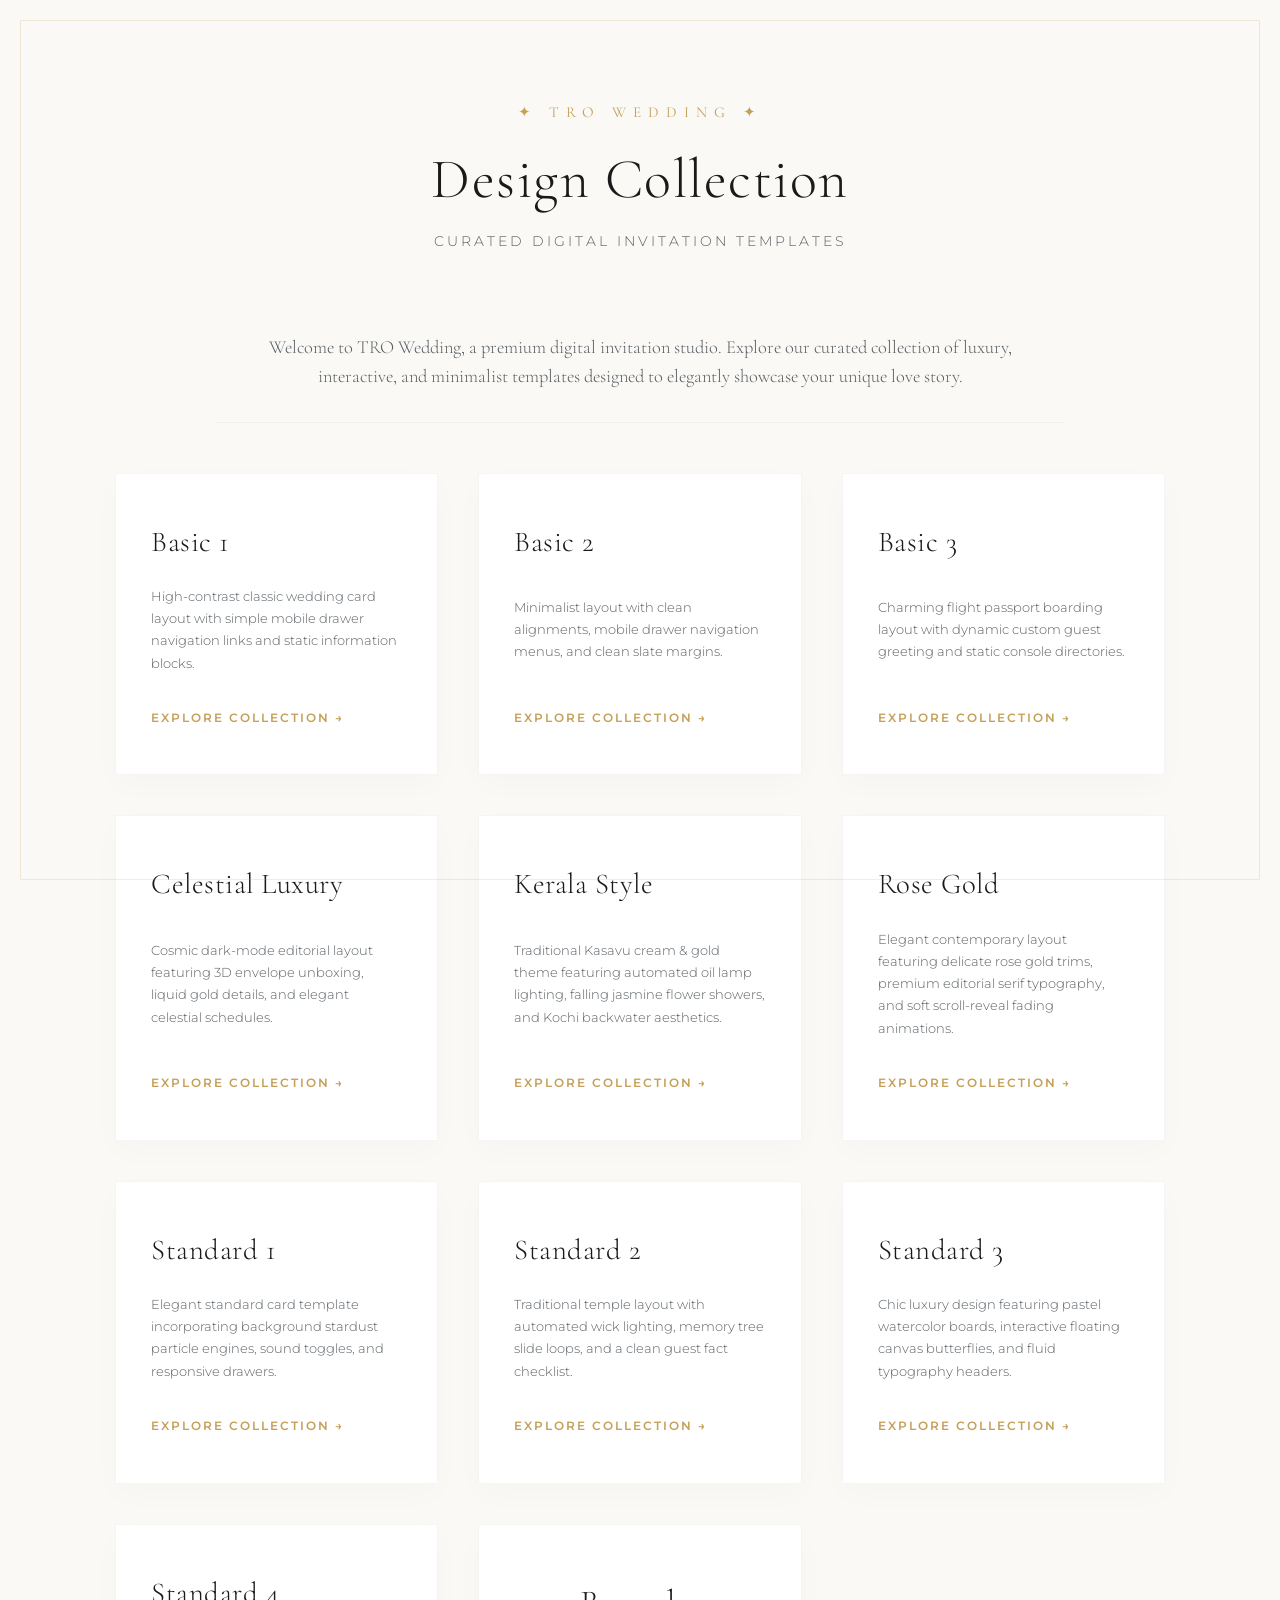
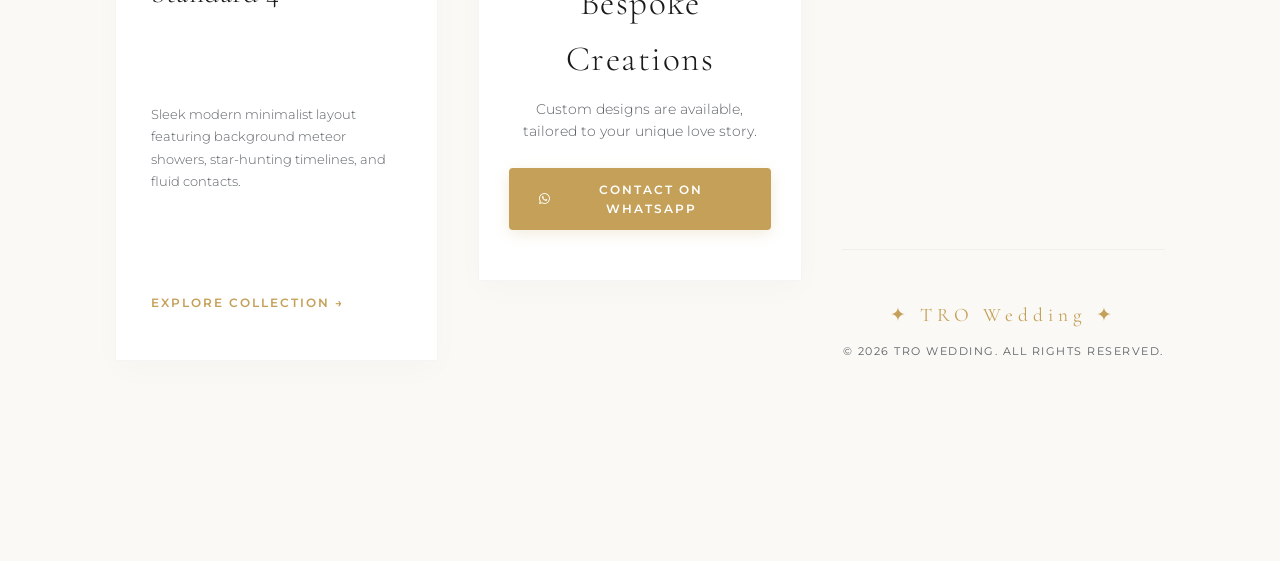
==== commit 9b856f78: "Replace wishes banner with website intro text" ====
--- a/index.html
+++ b/index.html
@@ -259,31 +259,21 @@
             cursor: pointer;
         }
 
-        /* Wishes Greeting Banner */
-        .wishes-banner {
-            max-width: 800px;
+        /* Intro Banner */
+        .intro-banner {
+            max-width: 850px;
             width: 100%;
             text-align: center;
-            margin: 0 auto 60px auto;
-            padding: 30px 20px;
-            border-bottom: 1px dashed rgba(197, 160, 89, 0.3);
+            margin: 0 auto 50px auto;
+            padding: 0 20px 30px 20px;
+            border-bottom: 1px solid rgba(0, 0, 0, 0.04);
             position: relative;
             z-index: 10;
         }
 
-        .wishes-banner-title {
-            font-family: var(--font-serif);
-            font-size: 2rem;
-            font-weight: 300;
-            color: var(--accent-gold);
-            margin-bottom: 12px;
-            letter-spacing: 2px;
-        }
-
-        .wishes-banner-text {
+        .intro-text {
             font-family: var(--font-serif);
             font-size: 1.15rem;
-            font-style: italic;
             color: var(--muted-color);
             line-height: 1.6;
             font-weight: 300;
@@ -317,10 +307,9 @@
         <p class="subtitle">Curated digital invitation templates</p>
     </header>
 
-    <!-- Congratulations from TRO Wedding Banner -->
-    <div class="wishes-banner">
-        <h2 class="wishes-banner-title">Warmest Congratulations</h2>
-        <p class="wishes-banner-text">To all the beautiful couples beginning their sacred journey of love and togetherness: May your union be filled with lifelong happiness, peace, and eternal blessings.</p>
+    <!-- About TRO Wedding Banner -->
+    <div class="intro-banner">
+        <p class="intro-text">Welcome to TRO Wedding, a premium digital invitation studio. Explore our curated collection of luxury, interactive, and minimalist templates designed to elegantly showcase your unique love story.</p>
     </div>
 
     <div class="grid">
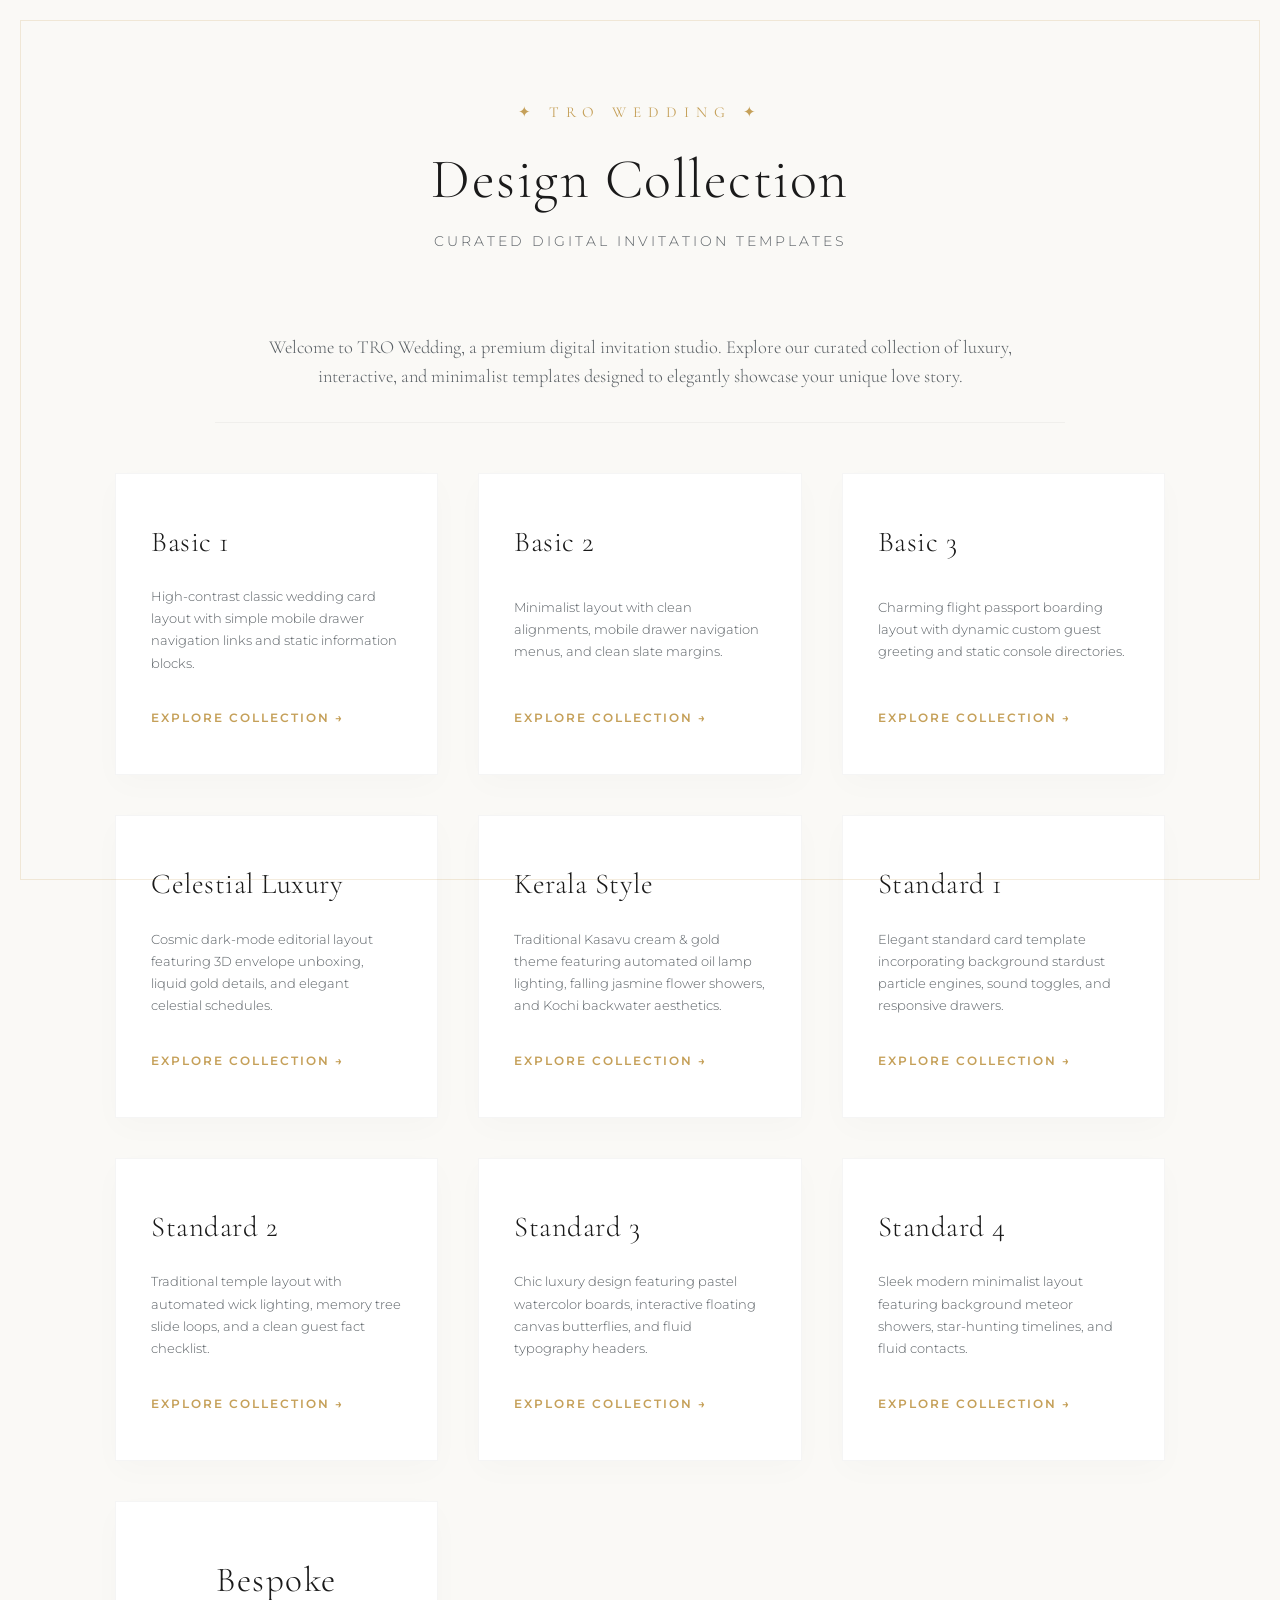
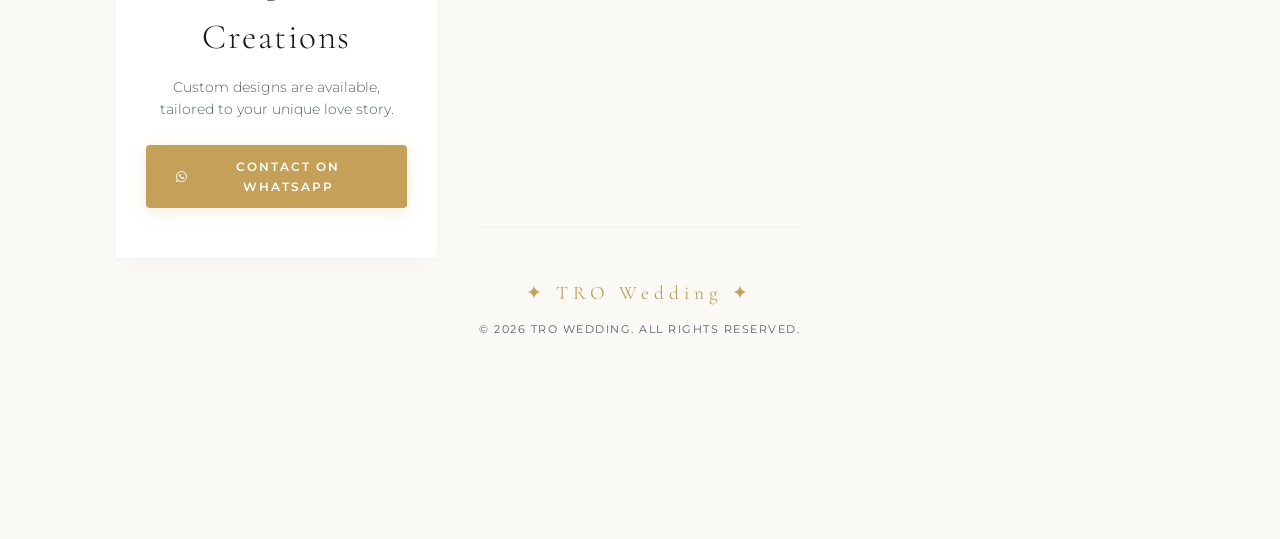
==== commit 78c31541: "Remove Rose Gold card and delete rose-gold files" ====
--- a/index.html
+++ b/index.html
@@ -368,17 +368,6 @@
             </div>
         </div>
 
-        <!-- Rose Gold -->
-        <div class="card">
-            <div class="card-header">
-                <h2 class="card-title">Rose Gold</h2>
-            </div>
-            <p class="card-desc">Elegant contemporary layout featuring delicate rose gold trims, premium editorial serif typography, and soft scroll-reveal fading animations.</p>
-            <div>
-                <a href="rose-gold/index.html" class="card-link">Explore Collection &rarr;</a>
-            </div>
-        </div>
-
         <!-- Standard 1 -->
         <div class="card">
             <div class="card-header">
